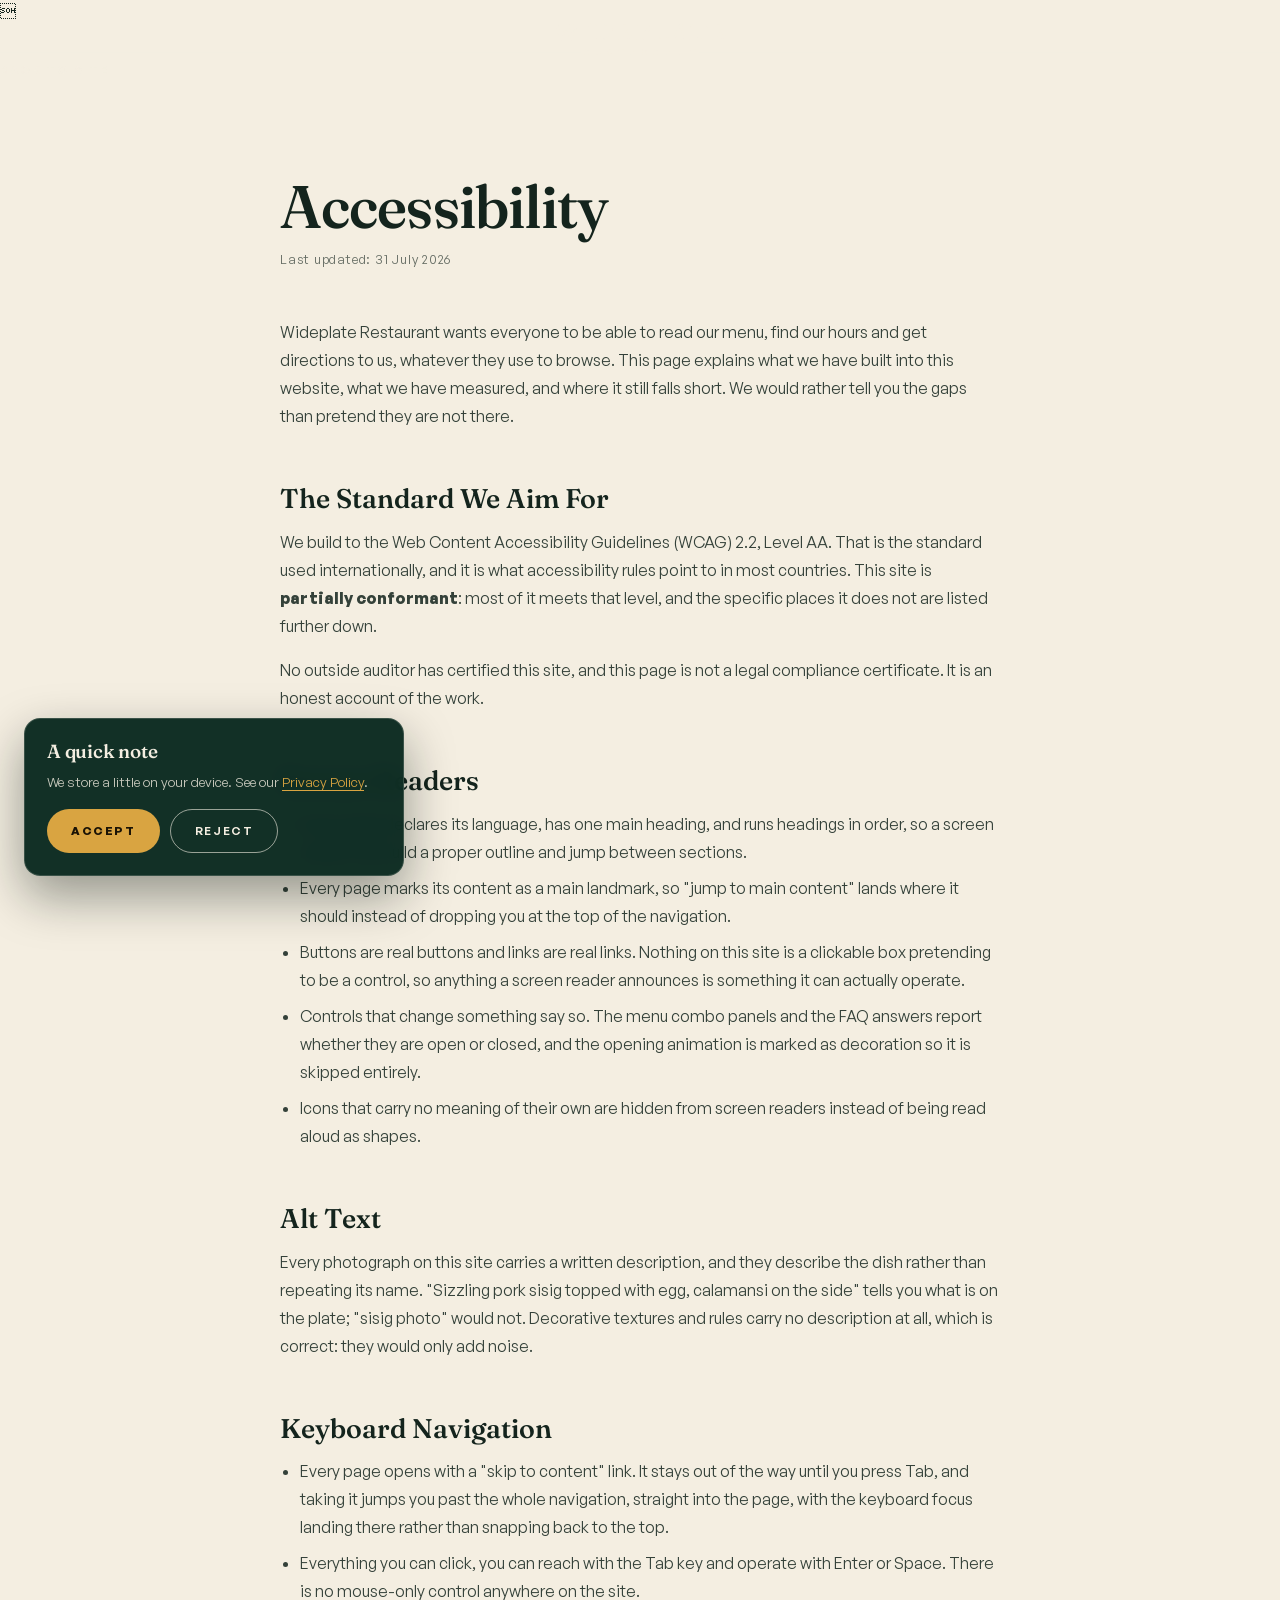
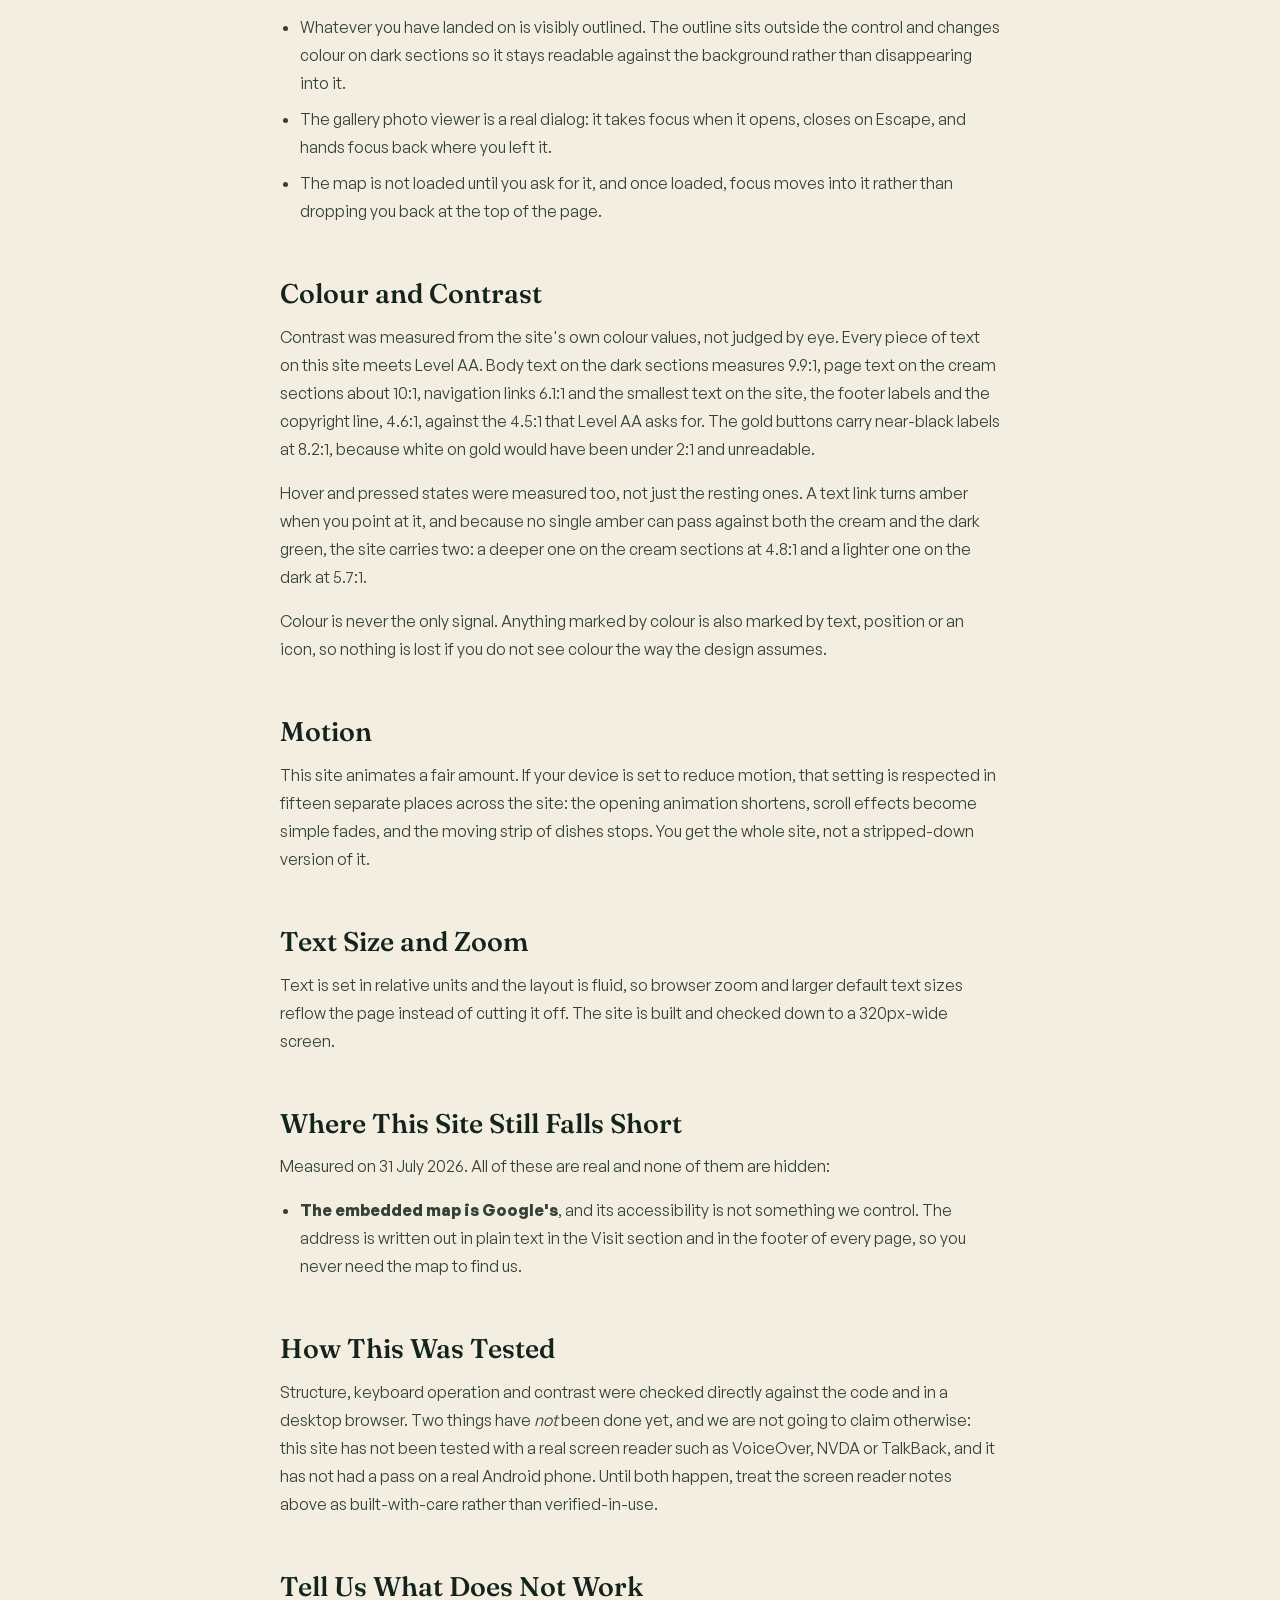
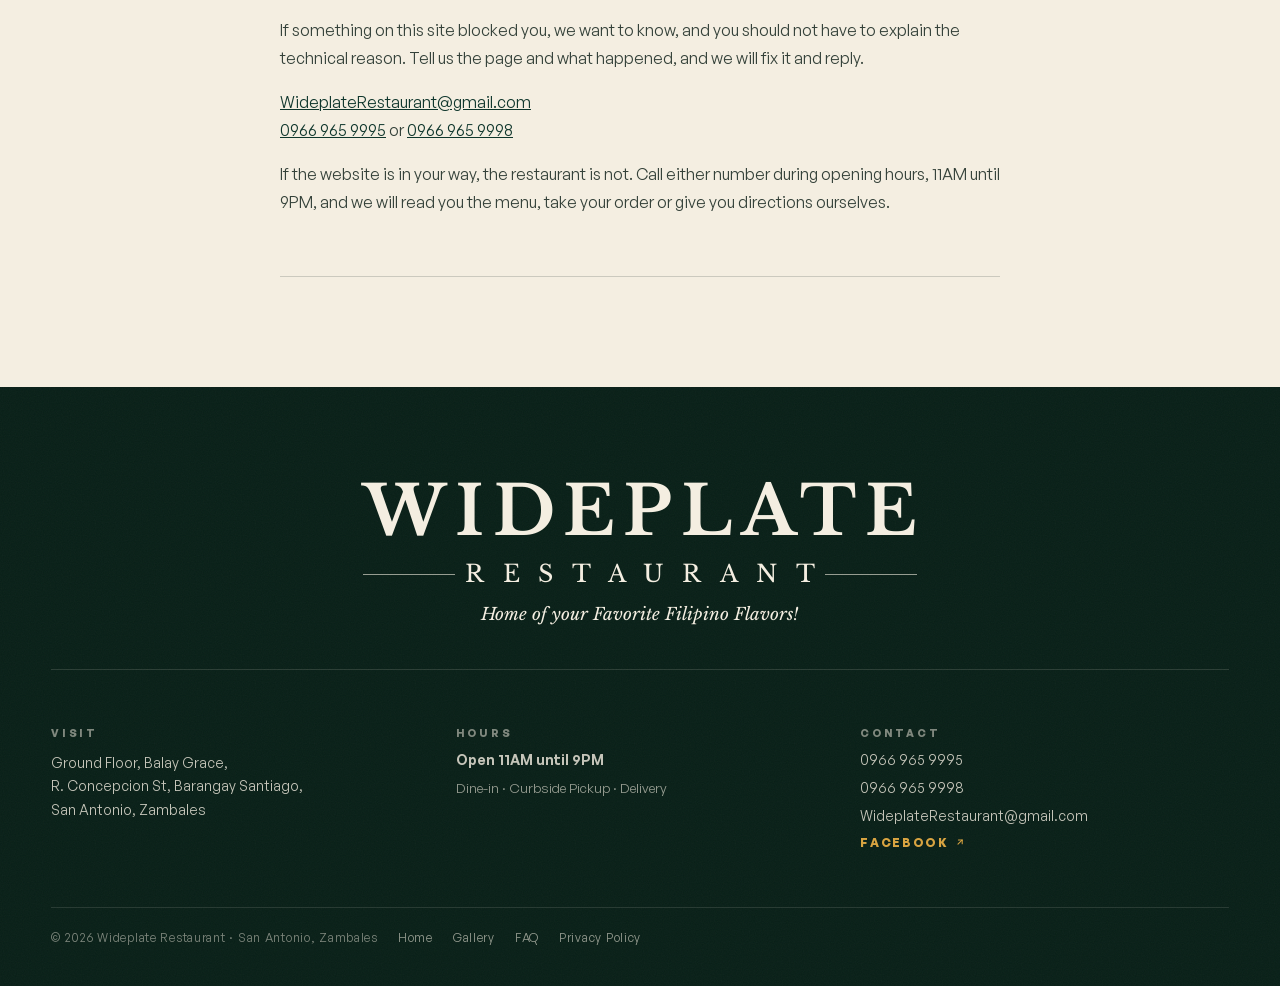
==== accessibility.html @ 23b50791 "Add an accessibility statement, a skip link, and fix four contrast failures The statement page is mo" ====
<!DOCTYPE html>
<!--
  NOTE TO THE SITE OWNER: every claim on this page was measured against the
  code on 31 July 2026, not assumed. The "Where this site still falls short"
  section is deliberate and honest — an accessibility statement that only
  lists wins is worth nothing, and the shortfalls listed there are all small
  CSS values that can be fixed. Two things are NOT yet done and are named as
  such on the page: no testing with a real screen reader (VoiceOver, NVDA,
  TalkBack) and no real Android device pass. Re-measure before editing any
  number here. This is not a legal certification and has not been reviewed by
  a lawyer.
-->
<html lang="en">
<head>
<meta charset="utf-8">
<meta name="viewport" content="width=device-width, initial-scale=1">
<title>Accessibility · Wideplate Restaurant</title>
<meta name="description" content="How this website works with screen readers, keyboards, and low vision, what we have measured, and where it still falls short.">
<link rel="icon" type="image/svg+xml" href="data:image/svg+xml,%3Csvg%20xmlns='http://www.w3.org/2000/svg'%20viewBox='0%200%2032%2032'%3E%3Crect%20width='32'%20height='32'%20rx='7'%20fill='%230B2A20'/%3E%3Ctext%20x='16'%20y='24'%20font-family='Georgia,serif'%20font-size='21'%20font-weight='700'%20fill='%23D9A441'%20text-anchor='middle'%3EW%3C/text%3E%3C/svg%3E">
<link rel="preconnect" href="https://fonts.googleapis.com">
<link rel="preconnect" href="https://fonts.gstatic.com" crossorigin="anonymous">
<link rel="stylesheet" media="print" onload="this.media='all'" href="https://fonts.googleapis.com/css2?family=Fraunces:ital,opsz,wght@0,9..144,300..900;1,9..144,300..900&amp;display=swap">
<link rel="stylesheet" media="print" onload="this.media='all'" href="https://fonts.googleapis.com/css2?family=Libre+Baskerville:ital,wght@0,400;0,700;1,400&amp;display=swap">
<noscript><link rel="stylesheet" href="https://fonts.googleapis.com/css2?family=Fraunces:ital,opsz,wght@0,9..144,300..900;1,9..144,300..900&amp;display=swap"><link rel="stylesheet" href="https://fonts.googleapis.com/css2?family=Libre+Baskerville:ital,wght@0,400;0,700;1,400&amp;display=swap"></noscript>
<link rel="stylesheet" href="./css/site.css">
<link rel="stylesheet" href="./css/privacy.css">
<style>
    /* ===== Branded preloader =====
       DUPLICATED IN FOUR FILES ON PURPOSE: index.html, gallery.html, faq.html
       and privacy-policy.html each carry an identical copy of this <style>,
       the <script> under it, and the #wp-ld markup at the top of the page.
       It stays inline even though css/site.css now exists: an external
       sheet is fetched, so the page would paint before the loader covered
       it, which is the exact flash the loader exists to prevent. That is
       why this one block is duplicated rather than shared — an edit to
       one is an edit to all four.
       The wordmark is the nav wordmark, scaled up: same type stack, same
       0.13em tracking, same hairline-flanked RESTAURANT line. Keep it that
       way rather than restyling it here. */
    #wp-ld { display: none; }
    /* Everything below is gated on .wp-loading, which the inline script adds.
       With JS off, or if that script never runs at all, the loader simply
       never appears — it can never seal a visitor behind a green screen. */
    /* Keep the scrollbar track present for the whole load. Without this the
       loader's old html { overflow: hidden } removed the scrollbar, and when the
       loader exited it came back and claimed ~15px, reflowing the page narrower
       in one frame — on the hero that read as a jump left plus a shrink.
       There is deliberately NO scroll lock here any more. Taking the body out of
       flow kept the width stable but fought the browser over scroll position:
       first it discarded restoration entirely, then it raced the fragment jump
       when the URL carried a #section. Letting the browser own the scroll
       position is worth more than stopping a scroll nobody can see behind a
       full-screen loader. */
    html.wp-loading { overflow-y: scroll; }
    html.wp-loading #wp-ld { display: flex; position: fixed; inset: 0; z-index: 999; align-items: center; justify-content: center; background: #0F362C; will-change: clip-path; }
    /* Hold the page's own load-intro (hero headline mask-rise, scrim fade,
       Ken Burns, slide crossfades) at frame 0 while the loader is up, so it
       plays for someone who is actually looking at it. A paused animation
       does not advance, so nothing is skipped: dropping .wp-loading resumes
       every one of them from their true start. Inert on pages with no #top. */
    html.wp-loading #top, html.wp-loading #top * { animation-play-state: paused !important; }
    /* Exit: the loader lifts away, its visible band collapsing upward. */
    #wp-ld.is-out { animation: wpld-wipe 0.5s cubic-bezier(0.65, 0, 0.35, 1) both; }
    @keyframes wpld-wipe { from { clip-path: inset(0 0 0 0); } to { clip-path: inset(0 0 100% 0); } }
    #wp-ld.is-out .wp-ld-mark { animation: wpld-lift 0.5s cubic-bezier(0.65, 0, 0.35, 1) both; }
    @keyframes wpld-lift { to { transform: translateY(-14px); opacity: 0; } }
    .wp-ld-mark { display: flex; flex-direction: column; align-items: center; font-size: clamp(26px, 6.9vw, 62px); gap: 0.257em; width: auto; max-width: min(88vw, 620px); color: #F4EEE1; will-change: transform, opacity; }
    /* Negative right margin cancels the trailing letter-space so the word is
       optically centred, not centred-plus-one-gap. */
    .wp-ld-name { display: flex; justify-content: center; margin-right: -0.13em; font-family: 'New Baskerville FS', 'New Baskerville', 'Libre Baskerville', Baskerville, Georgia, serif; font-weight: 700; font-size: 1em; letter-spacing: 0.13em; line-height: 1; }
    .wp-ld-name > span { display: block; overflow: hidden; padding-bottom: 0.1em; }
    .wp-ld-name i { display: block; font-style: normal; animation: wpld-rise 0.62s cubic-bezier(0.16, 1, 0.3, 1) both; }
    @keyframes wpld-rise { from { transform: translateY(108%); } to { transform: none; } }
    .wp-ld-name > span:nth-child(1) i { animation-delay: 0.05s; }
    .wp-ld-name > span:nth-child(2) i { animation-delay: 0.092s; }
    .wp-ld-name > span:nth-child(3) i { animation-delay: 0.134s; }
    .wp-ld-name > span:nth-child(4) i { animation-delay: 0.176s; }
    .wp-ld-name > span:nth-child(5) i { animation-delay: 0.218s; }
    .wp-ld-name > span:nth-child(6) i { animation-delay: 0.26s; }
    .wp-ld-name > span:nth-child(7) i { animation-delay: 0.302s; }
    .wp-ld-name > span:nth-child(8) i { animation-delay: 0.344s; }
    .wp-ld-name > span:nth-child(9) i { animation-delay: 0.386s; }
    .wp-ld-sub { display: flex; align-items: center; gap: 0.141em; width: 100%; }
    .wp-ld-rule { flex: 1; height: 1px; background: rgba(244, 238, 225, 0.6); transform-origin: center; animation: wpld-draw 0.5s cubic-bezier(0.16, 1, 0.3, 1) 0.5s both; }
    @keyframes wpld-draw { from { transform: scaleX(0); } to { transform: scaleX(1); } }
    /* letter-spacing is a layout property, so this one reflows a 3-element
       flex row for 0.55s. Fine here and nowhere else: it runs once, on a
       static screen, with no scroll loop attached. */
    .wp-ld-tag { font-family: 'New Baskerville FS', 'New Baskerville', 'Libre Baskerville', Baskerville, Georgia, serif; font-size: 0.35em; font-weight: 400; letter-spacing: 0.785em; margin-right: -0.785em; line-height: 1; white-space: nowrap; animation: wpld-tag 0.55s ease 0.56s both; }
    @keyframes wpld-tag { from { opacity: 0; letter-spacing: 1.07em; } to { opacity: 1; letter-spacing: 0.785em; } }
    .wp-ld-bar { display: block; width: 42%; height: 2px; background: rgba(244, 238, 225, 0.16); overflow: hidden; }
    .wp-ld-bar i { display: block; width: 100%; height: 100%; background: #D9A441; transform-origin: left; animation: wpld-fill 1.15s cubic-bezier(0.4, 0, 0.2, 1) 0.2s both; }
    @keyframes wpld-fill { from { transform: scaleX(0); } to { transform: scaleX(1); } }
    @media (prefers-reduced-motion: reduce) {
      /* Static wordmark on the green, a brief hold, then gone. No letter
         rise, no drawn rules, no progress fill, no wipe. Every rule above is
         authored so its resting state IS the finished state, so switching the
         animations off leaves a correct, complete wordmark. */
      .wp-ld-name i, .wp-ld-rule, .wp-ld-tag { animation: none !important; }
      .wp-ld-bar { display: none; }
      #wp-ld.is-out, #wp-ld.is-out .wp-ld-mark { animation: none !important; }
      #wp-ld.is-out { display: none !important; }
    }
</style>
<script>
  /* Preloader controller — duplicated in all four pages with the CSS above.
     Timing contract: the wordmark finishes animating at ~1.35s, so MIN holds
     the loader until then and it is never cut off mid-flourish. MAX is the
     hard cap AND the failsafe in one: it is an unconditional timer, so a
     DOMContentLoaded that never arrives (stalled asset, hung parse) still
     dismisses the loader. Total including the 0.5s exit wipe: 1.9s normally,
     2.2s worst case. Deliberately under the 3s failsafe ceiling — this is a
     marketing site and a visitor came here for directions and a menu. */
  (function () {
    var d = document, root = d.documentElement;
    var still = window.matchMedia('(prefers-reduced-motion: reduce)').matches;
    var MIN = still ? 450 : 1400, MAX = still ? 700 : 1700, WIPE = still ? 0 : 500;
    var t0 = Date.now(), done = false;
    /* Own the scroll position rather than racing the browser for it. Set here,
    in the <head>, because the browser restores very early and 'manual' has
    to be in place before it does. app.js does the actual saving and
    restoring once the loader has lifted.
    ABOVE the session check below on purpose: this has to run on EVERY load,
    including the ones that skip the loader. */
    if ('scrollRestoration' in history) history.scrollRestoration = 'manual';
    /* Once per session, not once per load. The skip is "never add
       .wp-loading", which is what keeps the animation gate honest — see the
       full note in index.html, this block is duplicated in all four pages. */
    try {
      if (sessionStorage.getItem('wp:seen') === '1') return;
      sessionStorage.setItem('wp:seen', '1');
    } catch (e) { /* no storage to remember with: show the loader */ }
    root.classList.add('wp-loading');
    function exit() {
      if (done) return;
      done = true;
      var el = d.getElementById('wp-ld');
      if (el) el.classList.add('is-out');
      setTimeout(function () {
        /* Removed from the DOM, not just hidden: it is decorative and must
           not be reachable by keyboard or a screen reader afterwards. */
        if (el && el.parentNode) el.parentNode.removeChild(el);
        root.classList.remove('wp-loading');
        /* app.js holds the scroll reveals until this fires, and dropping
           .wp-loading above un-pauses the hero's intro. Both resume exactly
           as they were, with no change to their own timing or triggers. */
        window.dispatchEvent(new Event('wp:ready'));
      }, WIPE);
    }
    function schedule() { setTimeout(exit, Math.max(0, MIN - (Date.now() - t0))); }
    if (d.readyState === 'loading') d.addEventListener('DOMContentLoaded', schedule); else schedule();
    setTimeout(exit, MAX);
  })();
</script>
<script src="./js/app.js" defer></script>
</head>
<body>
  <!-- Branded preloader. Decorative, so aria-hidden; it also deletes itself
       from the DOM once it has lifted, so it can never take focus. Its CSS and
       its controller are inlined at the end of the head, along with the note that
       this block is duplicated across all four pages. -->
  <div id="wp-ld" aria-hidden="true">
    <div class="wp-ld-mark">
      <span class="wp-ld-name"><span><i>W</i></span><span><i>I</i></span><span><i>D</i></span><span><i>E</i></span><span><i>P</i></span><span><i>L</i></span><span><i>A</i></span><span><i>T</i></span><span><i>E</i></span></span>
      <span class="wp-ld-sub"><span class="wp-ld-rule"></span><span class="wp-ld-tag">RESTAURANT</span><span class="wp-ld-rule"></span></span>
      <span class="wp-ld-bar"><i></i></span>
    </div>
  </div>
  <a class="wl-skip" href="#wl-main">Skip to content</a>

    <a class="wl-pp-mark" href="index.html" aria-label="Wideplate Restaurant home">
      <b>WIDEPLATE</b>
      <i><span aria-hidden="true"></span><em>RESTAURANT</em><span aria-hidden="true"></span></i>
    </a>
    <a class="wl-pp-back" href="index.html">Back to site</a>
  </header>

  <main id="wl-main" tabindex="-1">
    <h1>Accessibility</h1>
    <p class="wl-pp-date">Last updated: 31 July 2026</p>

    <p>Wideplate Restaurant wants everyone to be able to read our menu, find our hours and get directions to us, whatever they use to browse. This page explains what we have built into this website, what we have measured, and where it still falls short. We would rather tell you the gaps than pretend they are not there.</p>

    <h2>The Standard We Aim For</h2>
    <p>We build to the Web Content Accessibility Guidelines (WCAG) 2.2, Level AA. That is the standard used internationally, and it is what accessibility rules point to in most countries. This site is <strong>partially conformant</strong>: most of it meets that level, and the specific places it does not are listed further down.</p>
    <p>No outside auditor has certified this site, and this page is not a legal compliance certificate. It is an honest account of the work.</p>

    <h2>Screen Readers</h2>
    <ul>
      <li>Every page declares its language, has one main heading, and runs headings in order, so a screen reader can build a proper outline and jump between sections.</li>
      <li>Every page marks its content as a main landmark, so "jump to main content" lands where it should instead of dropping you at the top of the navigation.</li>
      <li>Buttons are real buttons and links are real links. Nothing on this site is a clickable box pretending to be a control, so anything a screen reader announces is something it can actually operate.</li>
      <li>Controls that change something say so. The menu combo panels and the FAQ answers report whether they are open or closed, and the opening animation is marked as decoration so it is skipped entirely.</li>
      <li>Icons that carry no meaning of their own are hidden from screen readers instead of being read aloud as shapes.</li>
    </ul>

    <h2>Alt Text</h2>
    <p>Every photograph on this site carries a written description, and they describe the dish rather than repeating its name. "Sizzling pork sisig topped with egg, calamansi on the side" tells you what is on the plate; "sisig photo" would not. Decorative textures and rules carry no description at all, which is correct: they would only add noise.</p>

    <h2>Keyboard Navigation</h2>
    <ul>
      <li>Every page opens with a "skip to content" link. It stays out of the way until you press Tab, and taking it jumps you past the whole navigation, straight into the page, with the keyboard focus landing there rather than snapping back to the top.</li>
      <li>Everything you can click, you can reach with the Tab key and operate with Enter or Space. There is no mouse-only control anywhere on the site.</li>
      <li>Whatever you have landed on is visibly outlined. The outline sits outside the control and changes colour on dark sections so it stays readable against the background rather than disappearing into it.</li>
      <li>The gallery photo viewer is a real dialog: it takes focus when it opens, closes on Escape, and hands focus back where you left it.</li>
      <li>The map is not loaded until you ask for it, and once loaded, focus moves into it rather than dropping you back at the top of the page.</li>
    </ul>

    <h2>Colour and Contrast</h2>
    <p>Contrast was measured from the site's own colour values, not judged by eye. Every piece of text on this site meets Level AA. Body text on the dark sections measures 9.9:1, page text on the cream sections about 10:1, navigation links 6.1:1 and the smallest text on the site, the footer labels and the copyright line, 4.6:1, against the 4.5:1 that Level AA asks for. The gold buttons carry near-black labels at 8.2:1, because white on gold would have been under 2:1 and unreadable.</p>
    <p>Hover and pressed states were measured too, not just the resting ones. A text link turns amber when you point at it, and because no single amber can pass against both the cream and the dark green, the site carries two: a deeper one on the cream sections at 4.8:1 and a lighter one on the dark at 5.7:1.</p>
    <p>Colour is never the only signal. Anything marked by colour is also marked by text, position or an icon, so nothing is lost if you do not see colour the way the design assumes.</p>

    <h2>Motion</h2>
    <p>This site animates a fair amount. If your device is set to reduce motion, that setting is respected in fifteen separate places across the site: the opening animation shortens, scroll effects become simple fades, and the moving strip of dishes stops. You get the whole site, not a stripped-down version of it.</p>

    <h2>Text Size and Zoom</h2>
    <p>Text is set in relative units and the layout is fluid, so browser zoom and larger default text sizes reflow the page instead of cutting it off. The site is built and checked down to a 320px-wide screen.</p>

    <h2>Where This Site Still Falls Short</h2>
    <p>Measured on 31 July 2026. All of these are real and none of them are hidden:</p>
    <ul>
      <li><strong>The embedded map is Google's</strong>, and its accessibility is not something we control. The address is written out in plain text in the Visit section and in the footer of every page, so you never need the map to find us.</li>
    </ul>

    <h2>How This Was Tested</h2>
    <p>Structure, keyboard operation and contrast were checked directly against the code and in a desktop browser. Two things have <em>not</em> been done yet, and we are not going to claim otherwise: this site has not been tested with a real screen reader such as VoiceOver, NVDA or TalkBack, and it has not had a pass on a real Android phone. Until both happen, treat the screen reader notes above as built-with-care rather than verified-in-use.</p>

    <h2>Tell Us What Does Not Work</h2>
    <p>If something on this site blocked you, we want to know, and you should not have to explain the technical reason. Tell us the page and what happened, and we will fix it and reply.</p>
    <p><a href="mailto:WideplateRestaurant@gmail.com">WideplateRestaurant@gmail.com</a><br>
    <a href="tel:+639669659995">0966 965 9995</a> or <a href="tel:+639669659998">0966 965 9998</a></p>
    <p>If the website is in your way, the restaurant is not. Call either number during opening hours, 11AM until 9PM, and we will read you the menu, take your order or give you directions ourselves.</p>

    <hr class="wl-pp-rule">
  </main>

  <!-- Footer markup is identical across all four pages; its styling lives in
       css/site.css. The markup still has to be kept in sync by hand — there is
       no include mechanism here — but the CSS no longer does. -->
  <footer class="wl-foot">
    <div class="wl-foot-inner">
      <div class="wl-foot-top">
        <div class="wl-foot-brand">
          <p class="wl-foot-mark">WIDEPLATE</p>
          <div class="wl-foot-sub">
            <span class="wl-foot-rule" aria-hidden="true"></span>
            <span class="wl-foot-tag">RESTAURANT</span>
            <span class="wl-foot-rule" aria-hidden="true"></span>
          </div>
          <p class="wl-foot-tagline">Home of your Favorite Filipino Flavors!</p>
        </div>
      </div>
      <div class="wl-foot-cols">
        <div class="wl-foot-col">
          <p class="wl-foot-label">Visit</p>
          <p class="wl-foot-text">Ground Floor, Balay Grace,<br>R. Concepcion St, Barangay Santiago,<br>San Antonio, Zambales</p>
        </div>
        <div class="wl-foot-col">
          <p class="wl-foot-label">Hours</p>
          <p class="wl-foot-hours">Open 11AM until 9PM</p>
          <p class="wl-foot-note">Dine-in · Curbside Pickup · Delivery</p>
        </div>
        <div class="wl-foot-col">
          <p class="wl-foot-label">Contact</p>
          <a class="wl-foot-link is-num" href="tel:+639669659995">0966 965 9995</a>
          <a class="wl-foot-link is-num" href="tel:+639669659998">0966 965 9998</a>
          <a class="wl-foot-link" href="mailto:WideplateRestaurant@gmail.com">WideplateRestaurant@gmail.com</a>
          <a class="wl-foot-fb" href="https://facebook.com/wideplaterestaurant" target="_blank" rel="noopener">Facebook <svg viewBox="0 0 24 24" fill="none" stroke="currentColor" stroke-width="2.4" stroke-linecap="round" stroke-linejoin="round" aria-hidden="true"><path d="M7 17L17 7"/><path d="M8 7h9v9"/></svg></a>
        </div>
      </div>
      <div class="wl-foot-bottom">
        <p class="wl-foot-copy">© 2026 Wideplate Restaurant · San Antonio, Zambales</p>
        <a class="wl-navlink" href="index.html">Home</a>
        <a class="wl-navlink" href="gallery.html">Gallery</a>
        <a class="wl-navlink" href="faq.html">FAQ</a>
        <a class="wl-navlink" href="privacy-policy.html">Privacy Policy</a>
      </div>
    </div>
    <div class="wl-foot-noise" aria-hidden="true"></div>
  </footer>

</body>
</html>
---- css/site.css ----
/* ===== Wideplate — shared site styles =====
   Loaded by every page. Holds the three things all four pages genuinely
   share: the palette/type base, the subpage header, and the footer.

   This file is the fix for the old hand-copy problem: the footer used to be
   the same inline-styled markup pasted into four files, so a change to one
   silently drifted from the other three. The MARKUP is still duplicated —
   fixing that needs includes or a build step, which this site deliberately
   does not have — but the styling now lives in one place.

   NOT here, on purpose: the preloader's critical CSS, which stays inline in
   each page's <head> so it paints before anything else can. */

/* ---- Base ---- */
/* ===== General Sans, self-hosted =====
   Was loaded from api.fontshare.com. That host resolves to two IPs and one of
   them is a blackhole: curl timed out 3/3 at 20s with the connection never
   completing, and Chrome (which races both) took 285ms / 1184ms / 300ms /
   339ms / 4235ms across five cold loads, against 40-105ms for Google Fonts on
   the same connection. Since General Sans is the body and UI face on every
   page, that is the whole site's text sitting in Arial for up to four seconds,
   and indefinitely on any client that does not retry the dead IP.

   Same origin now, so it cannot stall independently of the page itself, and it
   costs one fewer DNS + TLS handshake. Four weights, 90KB total, already Latin
   subsets from Fontshare's own webfont kit — no further subsetting needed.

   Licence: ITF Free Font License. Free for commercial use, self-hosting is an
   explicitly supported distribution route; reselling or redistributing the
   font files is not. We do neither.

   The .woff format is deliberately not carried: every browser that supports
   :focus-visible and 100lvh, which this site already requires, supports woff2. */
@font-face { font-family: 'General Sans'; src: url('../fonts/general-sans-400.woff2') format('woff2'); font-weight: 400; font-style: normal; font-display: swap; }
@font-face { font-family: 'General Sans'; src: url('../fonts/general-sans-500.woff2') format('woff2'); font-weight: 500; font-style: normal; font-display: swap; }
@font-face { font-family: 'General Sans'; src: url('../fonts/general-sans-600.woff2') format('woff2'); font-weight: 600; font-style: normal; font-display: swap; }
@font-face { font-family: 'General Sans'; src: url('../fonts/general-sans-700.woff2') format('woff2'); font-weight: 700; font-style: normal; font-display: swap; }

:root { --gold: #D9A441; --gutter: clamp(24px, 4vw, 96px); }
html { background: #081F17; }
body { margin: 0; background: #F4EEE1; color: #14241D; font-family: 'General Sans', 'Helvetica Neue', sans-serif; -webkit-font-smoothing: antialiased; }
a { color: #0F362C; }
/* Amber is the hover colour for a TEXT link. Pill buttons are <a> elements
   too, and they own their label colour: repainting a gold pill's label amber
   put amber on gold, which is roughly 1.6:1 and effectively unreadable. The
   :not() is what keeps a global text-link rule from reaching into buttons —
   without it, every filled button ever added has to remember to override this
   one declaration, and the first one that forgets ships an invisible label. */
/* --wl-link-hover, not a literal, because ONE amber cannot serve both
   backgrounds: measured, #C9862B is 5.69:1 on the dark green but only 2.62:1
   on the cream, and darkening it far enough to pass on cream (#8F5E1E, 4.80:1)
   drops it to 2.85:1 on the dark. So the cream value is the default and the
   dark sections re-declare the lighter one, exactly the way --wl-ring already
   works two rules down. Both are text-link hover colours only; the pills own
   their label colour. Re-measure before changing either. */
:root { --wl-link-hover: #8F5E1E; }
.wl-foot, .wl-pp-head, #top, .wl-visit, .wl-nav, .wl-mobpanel, #combos { --wl-link-hover: #C9862B; }
a:not([class*="wl-btn"]):not([class*="-dir"]):hover { color: var(--wl-link-hover); }
/* <button> does not inherit font-family and Chrome's UA default for it is
   Arial. Without this, any button with visible text silently falls off the
   type system. */
button { font-family: inherit; }

/* ---- Subpage header (gallery / faq / privacy-policy) ----
   index.html has its own richer fixed nav and does not use these. */
.wl-pp-head { background: #0B2A20; border-bottom: 1px solid rgba(244,238,225,0.14); padding: 18px var(--gutter); display: flex; align-items: center; gap: 24px; flex-wrap: wrap; }
/* Same lockup and the same true 0.35 ratio as the nav and the footer. */
.wl-pp-mark { text-decoration: none; color: #F4EEE1; display: flex; flex-direction: column; align-items: center; font-size: 21.5px; gap: 0.257em; }
.wl-pp-mark b { font-family: 'New Baskerville FS','New Baskerville','Libre Baskerville',Baskerville,Georgia,serif; font-weight: 700; font-size: 1em; letter-spacing: 0.13em; margin-right: -0.13em; line-height: 1; white-space: nowrap; }
.wl-pp-mark i { display: flex; align-items: center; gap: 0.141em; width: 100%; font-style: normal; }
.wl-pp-mark i span:first-child, .wl-pp-mark i span:last-child { flex: 1; height: 1px; background: rgba(244,238,225,0.6); }
.wl-pp-mark i em { font-family: 'New Baskerville FS','New Baskerville','Libre Baskerville',Baskerville,Georgia,serif; font-style: normal; font-size: 0.35em; font-weight: 400; letter-spacing: 0.785em; margin-right: -0.785em; line-height: 1; }
.wl-pp-back { margin-left: auto; color: rgba(244,238,225,0.8); text-decoration: none; font-size: 11.5px; font-weight: 600; letter-spacing: 0.18em; text-transform: uppercase; transition: color 0.2s ease; }
.wl-pp-back:hover { color: var(--gold); }

/* ---- Footer ---- */
.wl-foot { position: relative; background: #081F17; padding: clamp(56px, 8vw, 90px) var(--gutter) 40px; }
.wl-foot-inner { max-width: 1280px; margin: 0 auto; display: flex; flex-direction: column; gap: clamp(36px, 5vw, 56px); position: relative; z-index: 1; }
.wl-foot-top { display: flex; justify-content: center; border-bottom: 1px solid rgba(244,238,225,0.14); padding-bottom: clamp(28px, 4vw, 44px); }
/* One size knob for the whole footer lockup: the WIDEPLATE size lives here
   and RESTAURANT, the gaps and the rule spacing all derive from it in em, so
   the proportions measured off the official logo hold at every width.
   width: auto so the hairline rules end flush with the wordmark, as they do
   in the logo, instead of being capped at their own max-width. */
.wl-foot-brand { display: flex; flex-direction: column; align-items: center; font-size: clamp(32px, 6vw, 68px); gap: 0.257em; max-width: min(88vw, 640px); width: auto; }
.wl-foot-mark { margin: 0 -0.13em 0 0; font-family: 'New Baskerville FS','New Baskerville','Libre Baskerville',Baskerville,Georgia,serif; font-weight: 700; font-size: 1em; letter-spacing: 0.13em; line-height: 1; color: #F4EEE1; text-align: center; }
.wl-foot-sub { display: flex; align-items: center; gap: 0.141em; width: 100%; }
.wl-foot-rule { flex: 1; height: 1px; background: rgba(244,238,225,0.6); }
.wl-foot-tag { font-family: 'New Baskerville FS','New Baskerville','Libre Baskerville',Baskerville,Georgia,serif; font-size: 0.35em; font-weight: 400; letter-spacing: 0.785em; margin-right: -0.785em; line-height: 1; color: #F4EEE1; }
.wl-foot-tagline { margin: 0; font-family: 'New Baskerville FS','New Baskerville','Libre Baskerville',Baskerville,Georgia,serif; font-style: italic; font-size: clamp(14px, 1.8vw, 17px); color: #F4EEE1; text-align: center; }
.wl-foot-cols { display: grid; grid-template-columns: repeat(auto-fit, minmax(min(220px, 100%), 1fr)); gap: 36px; }
.wl-foot-col { display: flex; flex-direction: column; gap: 10px; }
/* 0.50, not 0.45: at 0.45 this measured 3.97:1 on #081F17 and 10.5px text
   needs 4.5:1. 0.50 is 4.59:1 and is the smallest step that clears it. */
.wl-foot-label { margin: 0; font-size: 10.5px; font-weight: 700; letter-spacing: 0.26em; text-transform: uppercase; color: rgba(244,238,225,0.5); }
.wl-foot-text { margin: 0; font-size: 14px; line-height: 1.7; color: rgba(244,238,225,0.8); }
.wl-foot-hours { margin: 0; font-size: 14px; font-weight: 600; color: rgba(244,238,225,0.8); }
.wl-foot-note { margin: 0; font-size: 13.5px; color: rgba(244,238,225,0.6); }
.wl-foot-link { font-size: 14px; color: rgba(244,238,225,0.8); text-decoration: none; }
.wl-foot-link.is-num { font-variant-numeric: tabular-nums; }
.wl-foot-fb { display: inline-flex; align-items: center; gap: 6px; font-size: 12px; font-weight: 700; letter-spacing: 0.14em; text-transform: uppercase; color: var(--gold); text-decoration: none; }
.wl-foot-fb svg { width: 0.85em; height: 0.85em; }
.wl-foot-bottom { display: flex; flex-wrap: wrap; align-items: center; gap: 10px 20px; padding-top: 22px; border-top: 1px solid rgba(244,238,225,0.12); }
/* 0.50, not 0.4: 3.42:1 -> 4.59:1 on #081F17, same reason as .wl-foot-label. */
.wl-foot-copy { margin: 0; font-size: 12px; letter-spacing: 0.06em; color: rgba(244,238,225,0.5); }
/* The hover used to need !important purely to beat an inline color on these
   links. With the colour in this file that fight is gone — do not put it back. */
.wl-navlink { color: rgba(244,238,225,0.6); text-decoration: none; font-size: 12px; letter-spacing: 0.06em; transition: color 0.2s ease; }
.wl-navlink:hover { color: var(--gold); }
.wl-foot-noise { position: absolute; inset: 0; pointer-events: none; opacity: 0.045; background-image: url("data:image/svg+xml,%3Csvg%20xmlns=%27http://www.w3.org/2000/svg%27%20width=%27160%27%20height=%27160%27%3E%3Cfilter%20id=%27n%27%3E%3CfeTurbulence%20type=%27fractalNoise%27%20baseFrequency=%270.85%27%20numOctaves=%272%27%20stitchTiles=%27stitch%27/%3E%3C/filter%3E%3Crect%20width=%27160%27%20height=%27160%27%20filter=%27url(%23n)%27/%3E%3C/svg%3E"); }

@media (max-width: 600px) {
  .wl-foot-cols { justify-items: center; }
  .wl-foot-col { align-items: center; text-align: center; }
}

/* ===== Interaction states =====
   Two things were genuinely missing sitewide: a visible focus ring on anything
   that is not the gallery lightbox, the FAQ accordion or the map facade, and
   any :active state at all. Nothing here sets outline:none — the UA ring was
   always drawing — but the UA ring is the browser's colour, not ours, and on
   #081F17 it is close to unreadable.

   --wl-ring is why this is one rule rather than a dozen. The ring sits OUTSIDE
   the element (outline-offset), so what it has to contrast against is the
   section behind it, not the control. Dark sections re-declare the variable and
   inheritance carries it to every focusable thing inside them.

   `translate`, not `transform`, for every press/lift below. The gold CTAs carry
   data-magnet, which writes an INLINE transform on mousemove; an inline
   declaration beats any rule in this file, so a transform here would silently
   do nothing on desktop. `translate` is its own property and composes with
   transform instead of losing to it. */
/* ===== Skip to content =====
   WCAG 2.4.1. Seven nav links, a phone number and a pill stand between the
   top of every page and its content, and a keyboard visitor walked all of
   them on every page. This is the bypass.

   No JS and no extra request: the rule ships in this sheet, which is already
   loaded, and the link is absolutely positioned so it is OUT OF FLOW at all
   times. It cannot shift the nav — which matters more here than usual,
   because the nav wordmark is this site's LCP element.

   translateY, not display:none or visibility:hidden: the link has to stay
   focusable to be reachable by Tab at all. Hiding it either of those ways
   removes it from the focus order and the feature quietly does nothing.

   index.html repeats the hidden state inline (see the note there) because it
   is the one page that loads this sheet non-blocking. */
.wl-skip { position: absolute; top: 12px; left: 12px; z-index: 200; transform: translateY(-250%); padding: 12px 20px; border-radius: 999px; background: var(--gold); color: #1B1305; font-size: 11.5px; font-weight: 700; letter-spacing: 0.14em; text-transform: uppercase; text-decoration: none; }
/* :focus, not :focus-visible — a skip link is reached ONLY by keyboard, and
   :focus-visible would be one more thing that has to agree for it to appear. */
.wl-skip:focus { transform: none; }
.wl-skip:hover { color: #1B1305; }
/* The skip target is a landmark, not a control. It takes focus so the next
   Tab continues inside the content, but the page having jumped is the
   feedback — a ring drawn around the whole page is not. */
#wl-main:focus { outline: none; }

:root { --wl-ring: #0F362C; }
.wl-foot, .wl-pp-head { --wl-ring: var(--gold); }
:focus-visible { outline: 2px solid var(--wl-ring); outline-offset: 3px; }

.wl-foot-link:hover { color: var(--gold); }
/* .wl-foot-fb is gold already, so gold-on-gold hover would be a dead state.
   It steps to the lighter gold, matching .wl-mob-dir / .wl-mob-call in
   css/home.css and the gold pill's own hover. */
.wl-foot-fb:hover { color: #E3B45C; }
.wl-foot-link, .wl-foot-fb, .wl-navlink, .wl-pp-back { transition: color 0.18s ease, opacity 0.18s ease; }
.wl-foot-link:active, .wl-foot-fb:active, .wl-navlink:active, .wl-pp-back:active { opacity: 0.65; }

/* --wl-bottom-safe is the one number every bottom-anchored element offsets by:
   the home-indicator / browser-chrome inset. The cookie card (built in
   js/app.js), the back-to-top button and the hero's slide indicators all read
   it, so none of them land under the iOS home bar. It used to also carry a
   fixed action bar's height; the bar is gone, the variable stays because the
   inset still has to be respected in four places and one name beats four
   copies of env(). */
:root { --wl-bottom-safe: env(safe-area-inset-bottom, 0px); }
/* The footer, not body, carries the clearance: index.html's body background is
   cream, so padding there would put a cream band under the dark footer. */
.wl-foot { padding-bottom: calc(40px + var(--wl-bottom-safe)); }

/* ===== Back to top =====
   The wordmark already goes to #top, but nothing says so. Built in js/app.js
   (it is pure affordance — with JS off there is nothing for it to do), styled
   here so it is cacheable rather than a string in the bundle.

   visibility, not just opacity: an invisible-but-focusable button is a keyboard
   trap in the tab order, and letting it actually leave the DOM's focusable set
   is also what makes the click behave — focus falls back to <body>, so the next
   Tab resumes from the top of the document, which is where the visitor just
   asked to be. Same delayed-visibility pattern as the FAQ accordion. */
.wl-totop {
  /* z-index 55: above the page, deliberately BELOW the nav (60) so it does not
     float over the open mobile panel. */
  position: fixed; right: 16px; bottom: calc(16px + var(--wl-bottom-safe)); z-index: 55;
  width: 46px; height: 46px; display: flex; align-items: center; justify-content: center;
  padding: 0; border-radius: 999px; cursor: pointer;
  background: rgba(11,42,32,0.92); border: 1px solid rgba(244,238,225,0.28); color: #F4EEE1;
  -webkit-backdrop-filter: blur(10px); backdrop-filter: blur(10px);
  opacity: 0; visibility: hidden; translate: 0 12px;
  --wl-ring: var(--gold);
  transition: opacity 0.25s ease, translate 0.25s cubic-bezier(0.16,1,0.3,1),
              background 0.18s ease, color 0.18s ease, visibility 0s linear 0.25s;
}
.wl-totop.is-in { opacity: 1; visibility: visible; translate: 0 0; transition-delay: 0s; }
.wl-totop svg { width: 19px; height: 19px; }
.wl-totop:hover { background: var(--gold); color: #1B1305; border-color: var(--gold); }
.wl-totop:active { background: #C08F33; translate: 0 2px; }
/* The cookie card is bottom-anchored too and spans the full width on phones.
   Rather than measure a second offset, the button stands down while the card is
   up — it is a convenience, the card is a decision, and the card leaves for
   good the moment it is answered. */
html.wl-cookie-open .wl-totop { opacity: 0; visibility: hidden; translate: 0 12px; }

@media (prefers-reduced-motion: reduce) {
  * { transition-duration: 0.01ms !important; }
  /* Colour feedback stays, the movement goes. The hover shadows are static, not
     motion, so they are deliberately left alone. */
  .wl-totop, .wl-totop.is-in, .wl-totop:active { translate: none !important; }
}
---- css/privacy.css ----
/* ===== Privacy Policy — page-specific =====
   Deliberately plainer than the marketing pages: same palette and type, none
   of the "01 ·" editorial numbering or scroll motion. It is a legal document,
   so readability wins. Base, header and footer come from site.css. */

main { max-width: 720px; margin: 0 auto; padding: clamp(56px, 8vw, 96px) var(--gutter) clamp(64px, 9vw, 110px); }
main h1 { margin: 0 0 10px; font-family: 'Fraunces', Georgia, serif; font-weight: 560; font-size: clamp(36px, 6vw, 60px); line-height: 1.05; letter-spacing: -0.015em; }
main h2 { margin: clamp(36px, 5vw, 52px) 0 12px; font-family: 'Fraunces', Georgia, serif; font-weight: 560; font-size: clamp(21px, 2.8vw, 27px); line-height: 1.25; }
main p { margin: 0 0 16px; font-size: 16px; line-height: 1.75; color: rgba(20,36,29,0.86); }
main ul { margin: 0 0 16px; padding-left: 20px; }
main li { font-size: 16px; line-height: 1.75; color: rgba(20,36,29,0.86); margin-bottom: 8px; }
/* 0.65, not 0.55: at 0.55 this 13px line measured 3.56:1 on the cream and
   needs 4.5:1. 0.65 is 4.78:1. Used by the Privacy Policy and Accessibility
   pages, which both link this sheet. */
.wl-pp-date { margin: 0 0 clamp(32px, 5vw, 48px); font-size: 13px; letter-spacing: 0.06em; color: rgba(20,36,29,0.65); }
.wl-pp-rule { height: 1px; background: rgba(20,36,29,0.18); border: 0; margin: clamp(40px, 6vw, 60px) 0 0; }
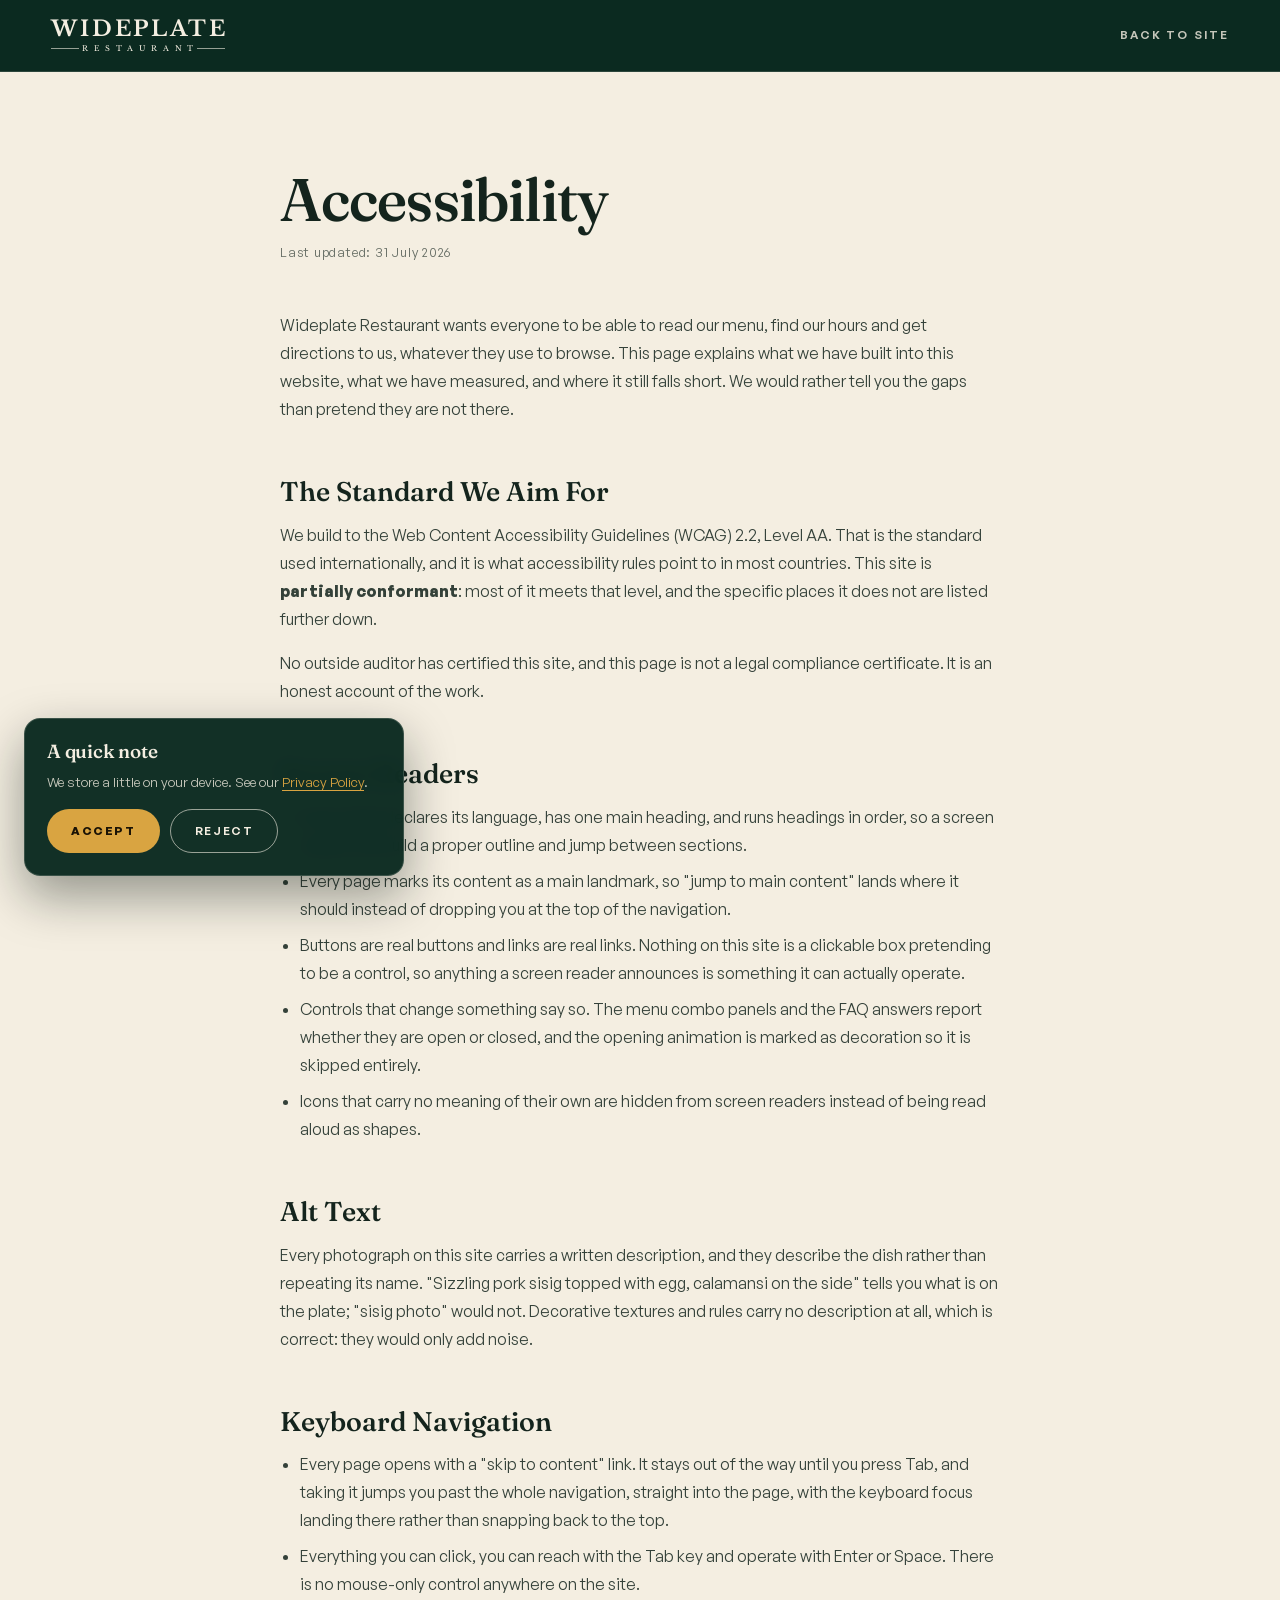
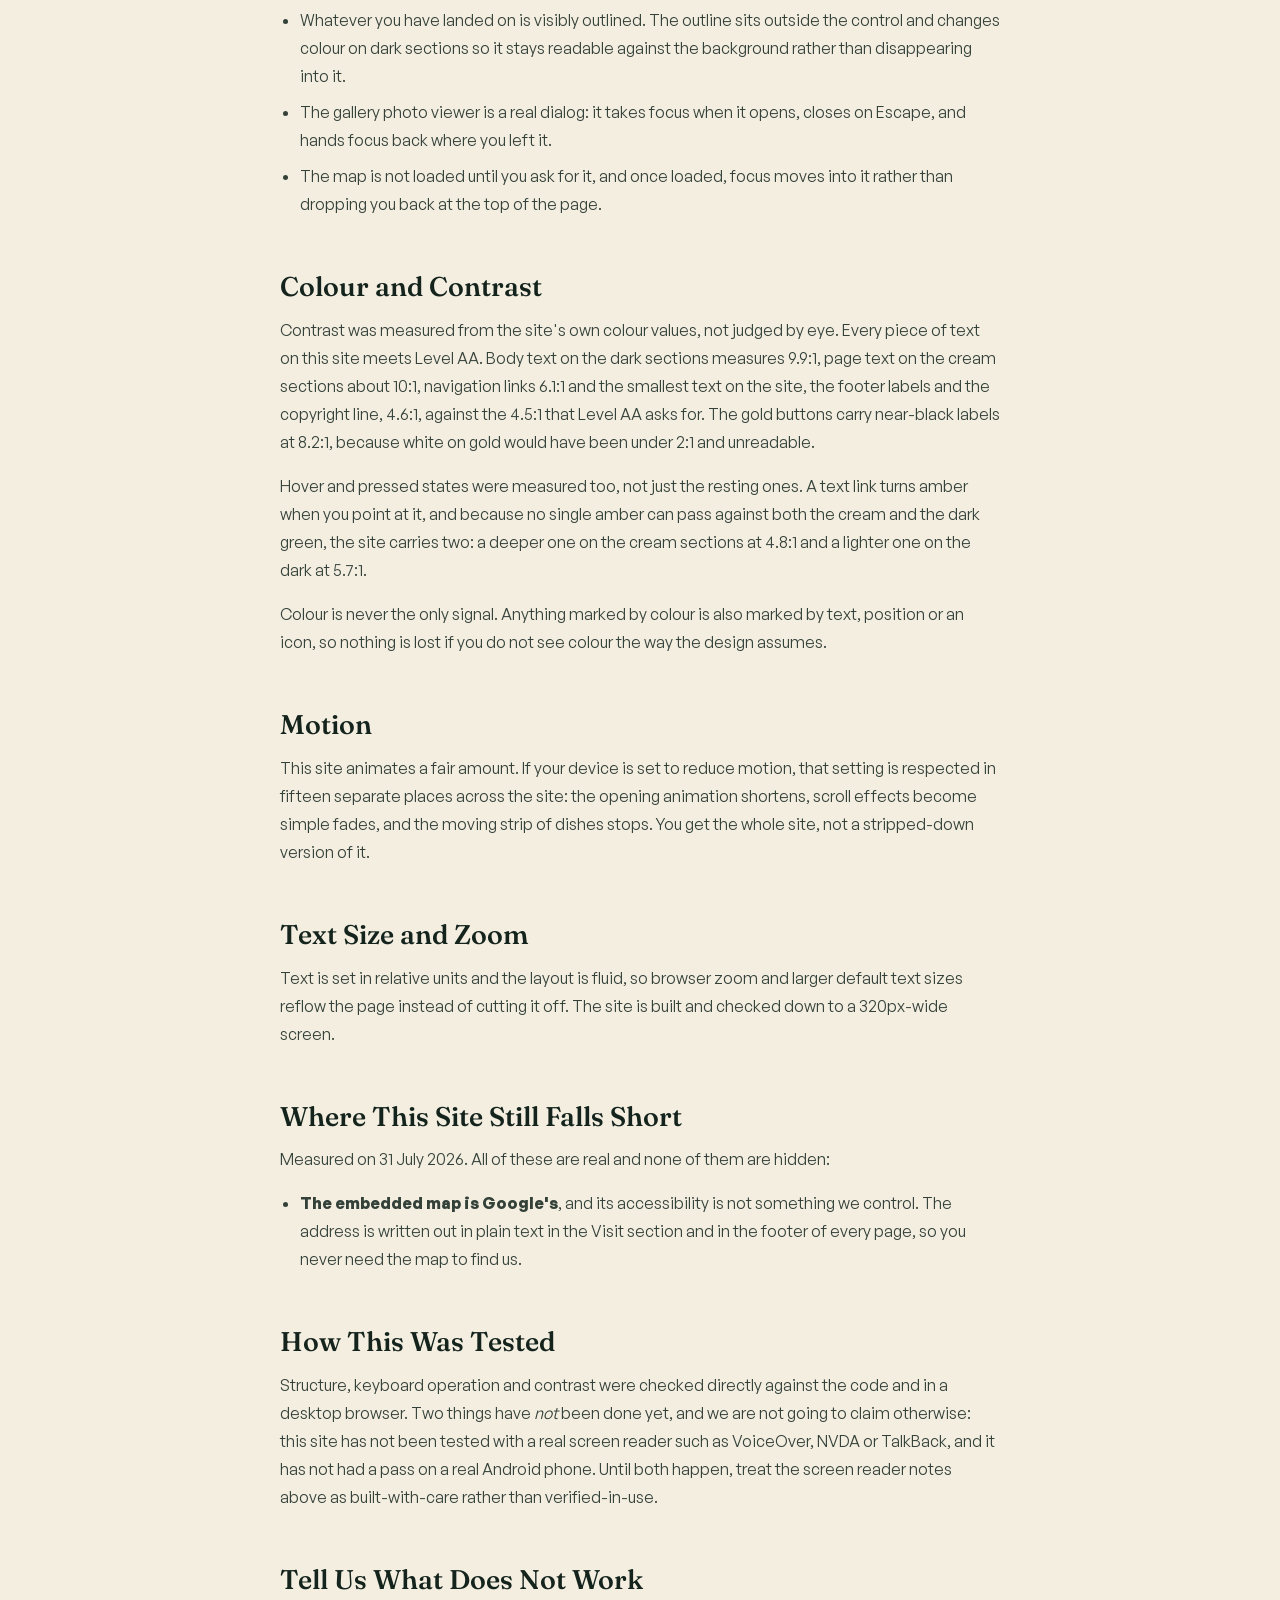
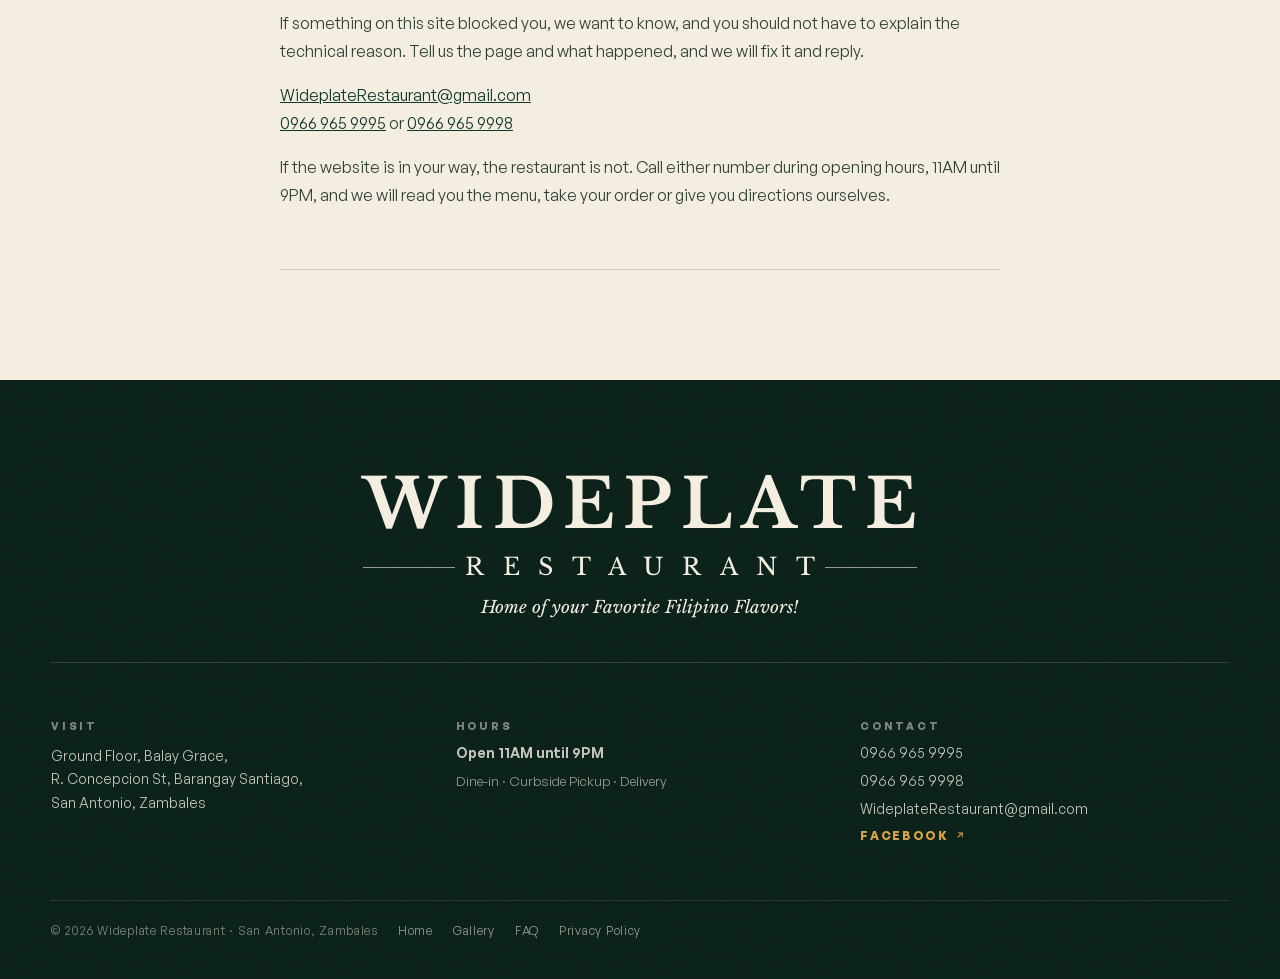
==== commit d0224e51: "Restore the subpage header that a broken regex replacement deleted 23b5079 added the skip link to th" ====
--- a/accessibility.html
+++ b/accessibility.html
@@ -166,8 +166,8 @@
       <span class="wp-ld-bar"><i></i></span>
     </div>
   </div>
-  <a class="wl-skip" href="#wl-main">Skip to content</a>
-
+  <a class="wl-skip" href="#wl-content">Skip to content</a>
+  <header class="wl-pp-head">
     <a class="wl-pp-mark" href="index.html" aria-label="Wideplate Restaurant home">
       <b>WIDEPLATE</b>
       <i><span aria-hidden="true"></span><em>RESTAURANT</em><span aria-hidden="true"></span></i>
@@ -175,8 +175,8 @@
     <a class="wl-pp-back" href="index.html">Back to site</a>
   </header>
 
-  <main id="wl-main" tabindex="-1">
-    <h1>Accessibility</h1>
+  <main id="wl-main">
+    <h1 id="wl-content" tabindex="-1">Accessibility</h1>
     <p class="wl-pp-date">Last updated: 31 July 2026</p>
 
     <p>Wideplate Restaurant wants everyone to be able to read our menu, find our hours and get directions to us, whatever they use to browse. This page explains what we have built into this website, what we have measured, and where it still falls short. We would rather tell you the gaps than pretend they are not there.</p>
--- a/css/site.css
+++ b/css/site.css
@@ -152,13 +152,25 @@
    :focus-visible would be one more thing that has to agree for it to appear. */
 .wl-skip:focus { transform: none; }
 .wl-skip:hover { color: #1B1305; }
-/* The skip target is a landmark, not a control. It takes focus so the next
-   Tab continues inside the content, but the page having jumped is the
-   feedback — a ring drawn around the whole page is not. */
-#wl-main:focus { outline: none; }
+/* The skip link targets the page's H1, NOT the <main> wrapper, and this was
+   a real bug first: <main> starts at document offset 0 on the home page (the
+   nav is position:fixed and overlays the hero), so activating the link moved
+   focus correctly and scrolled by exactly zero pixels. With no ring on the
+   target either, the honest report was "nothing happened". The mechanism was
+   working and nothing about it was perceivable.
+   The H1 fixes both halves: it sits ~294px down on the home page, so the page
+   visibly moves, and a ring around one headline is a real focus indicator
+   where a ring around an 11,000px wrapper is not.
+   :focus, not :focus-visible — a skip link gets clicked as well as tabbed to,
+   and :focus-visible does not match a mouse-driven focus move, which is
+   exactly the case that got reported. */
+#wl-content { scroll-margin-top: calc(var(--nav-height, 0px) + 24px); }
+#wl-content:focus { outline: 2px solid var(--wl-ring); outline-offset: 6px; }
 
 :root { --wl-ring: #0F362C; }
-.wl-foot, .wl-pp-head { --wl-ring: var(--gold); }
+/* #top is on the list because the hero is dark green and the default ring is
+   #0F362C, i.e. the ring the skip link draws there would be invisible. */
+.wl-foot, .wl-pp-head, #top { --wl-ring: var(--gold); }
 :focus-visible { outline: 2px solid var(--wl-ring); outline-offset: 3px; }
 
 .wl-foot-link:hover { color: var(--gold); }
